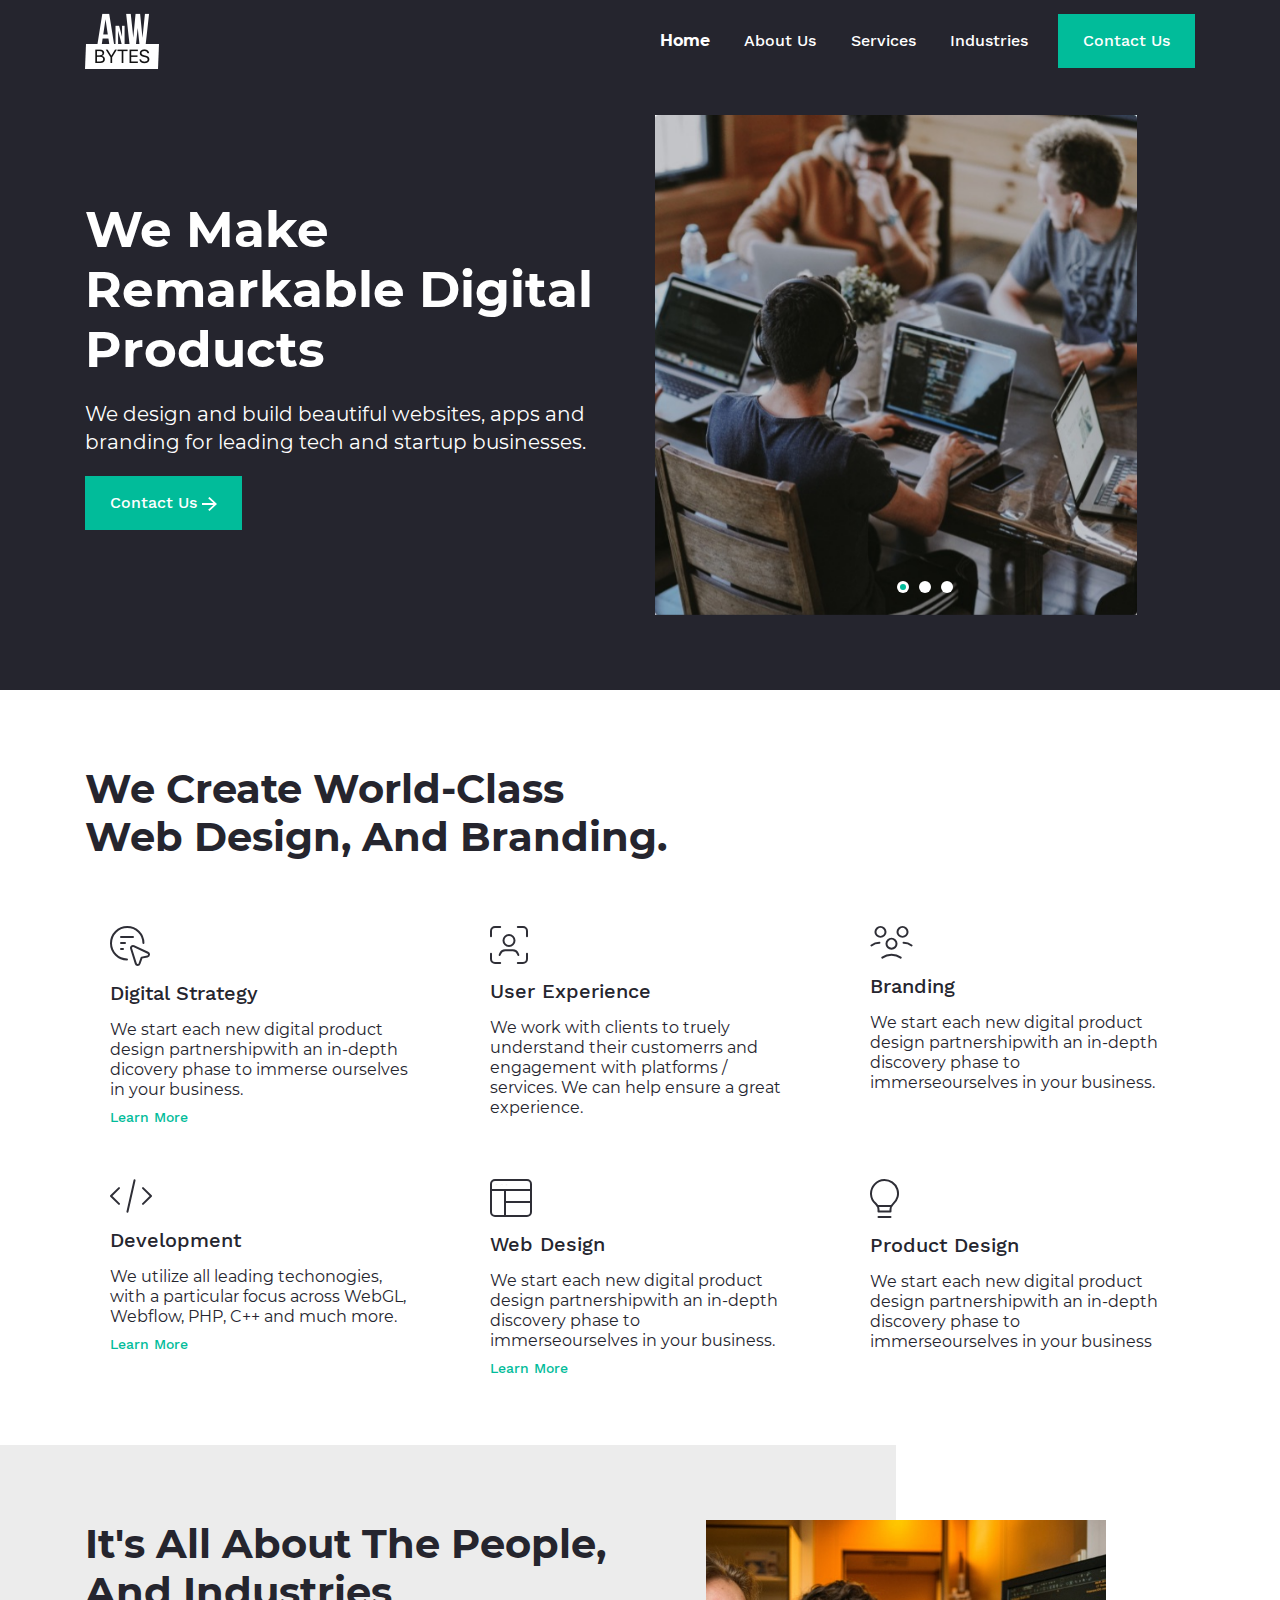
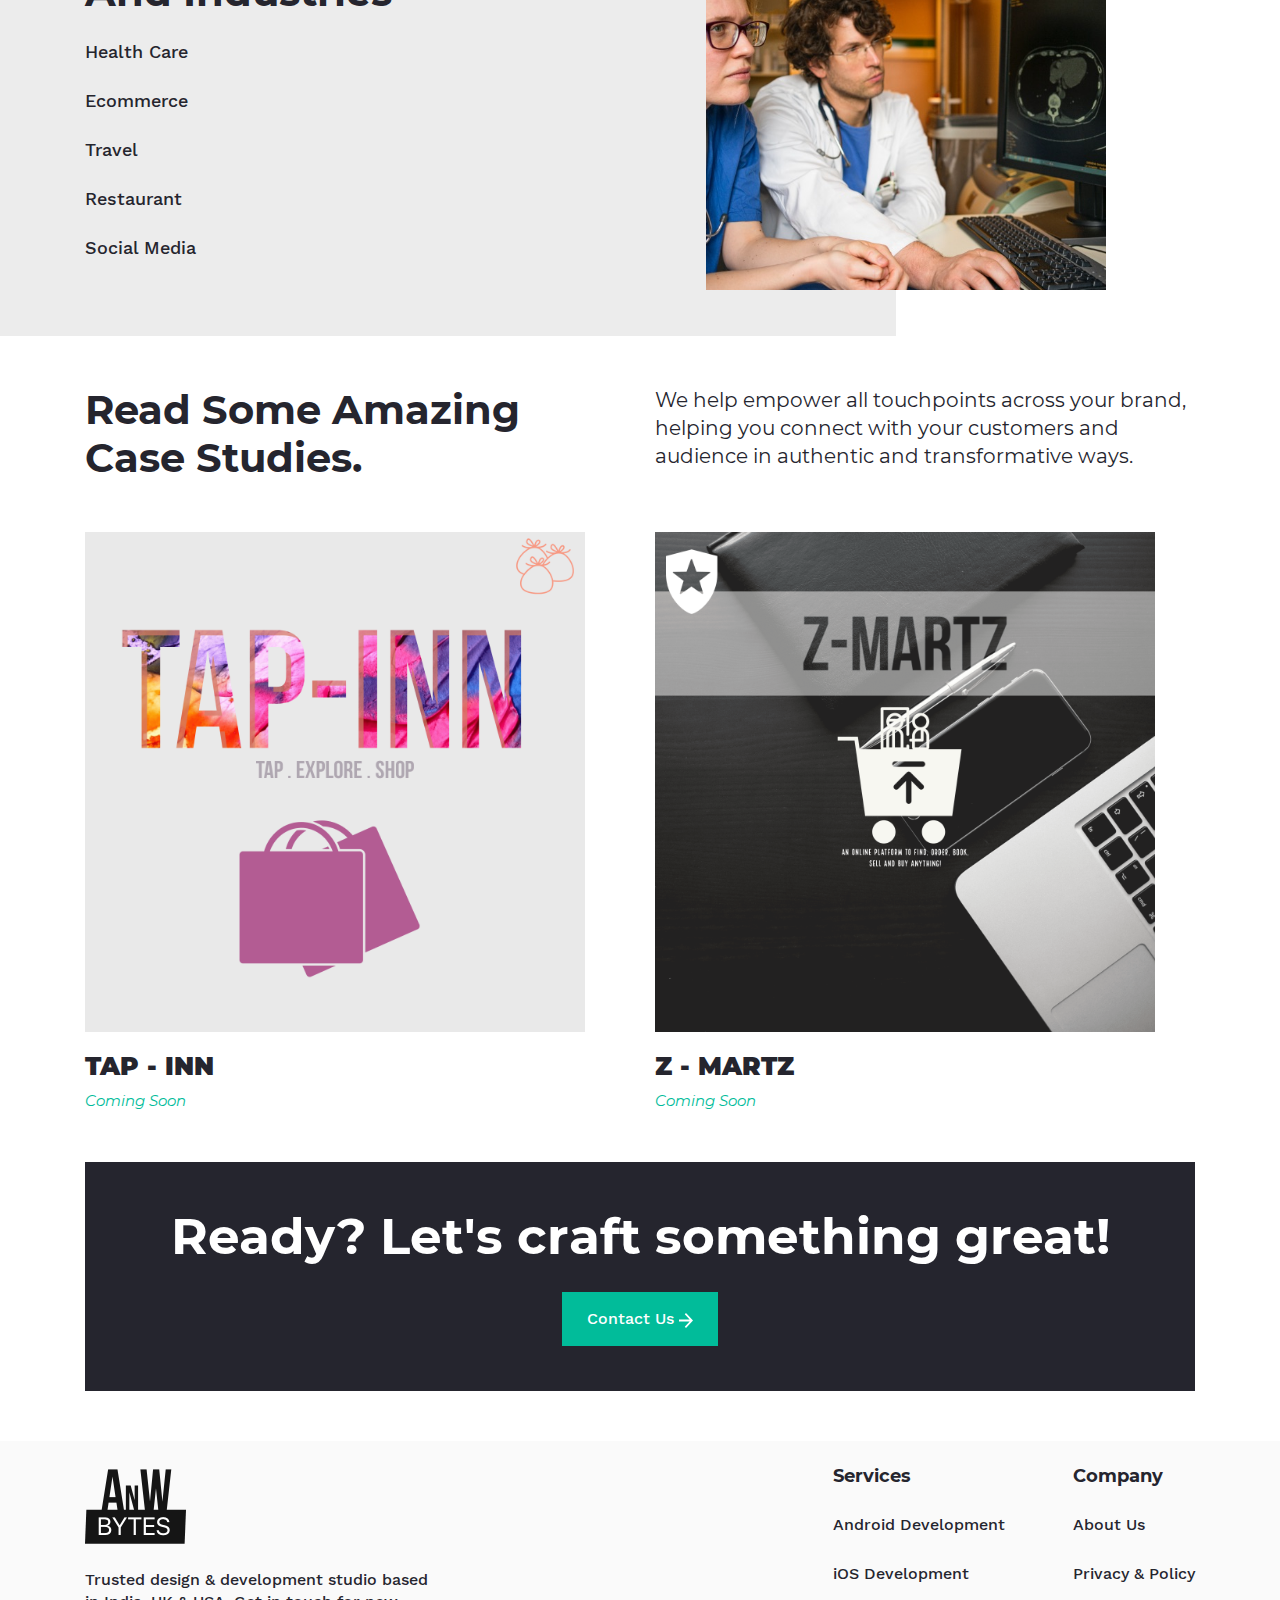
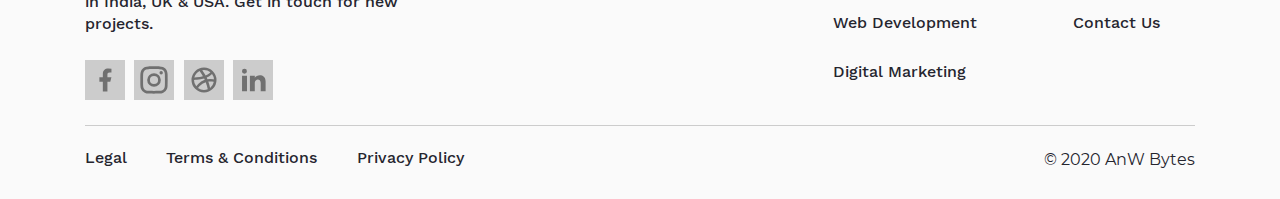
==== index.html @ 35e851bd "any" ====
<!DOCTYPE html>
<html lang="en">

<head>
    <meta charset="utf-8">
    <meta http-equiv="X-UA-Compatible" content="IE=edge">
    <meta name="viewport" content="width=device-width, initial-scale=1">
    <title>AnW Bytes - Mobile & Website Development Company</title>
    <!-- Bootstrap -->
    <link href="imgs/lo.svg" rel="icon" type="icon/image">
    <link href="css/bootstrap.min.css" rel="stylesheet">
    <link rel="stylesheet" href="https://cdnjs.cloudflare.com/ajax/libs/font-awesome/5.11.2/css/all.css">
    <link rel='stylesheet' href='css/owl.carousel.min.css'>
    <link href="css/style.css" rel="stylesheet">
    <link href="css/media.css" rel="stylesheet">
</head>

<body>

    <header class="headerAll boxs">
        <div class="container">
            <div class="headerInner">
                <div class="headerLeft">
                    <a href="#0"><img src="imgs/logo.png" alt="logo" class="img-fluid"></a>
                </div>
                <div class="headerRight">
                    <ul class="menuall">
                        <li><a href="#0" class="active">Home</a></li>
                        <li><a href="#0">About Us</a></li>
                        <li><a href="#0">Services</a></li>
                        <li><a href="#0">Industries</a></li>
                    </ul>
                    <ul class="contactbtn">
                        <li><a href="#0" class="contactt">Contact Us</a></li>
                    </ul>
                </div>
            </div>
        </div>
    </header>

    <section class="hero-section boxs">
        <div class="container">
            <div class="row">
                <div class="col-sm-6">
                    <div class="heroLeft">
                        <h2 class="head">
                            We make remarkable digital products
                        </h2>
                        <p class="head">
                            We design and build beautiful websites, apps and branding for leading tech and startup
                            businesses.
                        </p>
                        <a href="#0" class="contactt">Contact Us <span class="arrow"><img src="imgs/arrow.svg"
                                    alt="arrow"></span></a>
                    </div>
                </div>
                <div class="col-sm-6">
                    <div class="heroRight">
                        <div id="carousel" class="owl-carousel">
                            <div class="item">
                                <div class="heroImg">
                                    <img src="imgs/hero.jpg" alt="hero" class="img-fluid">
                                </div>
                            </div>
                            <div class="item">
                                <div class="heroImg">
                                    <img src="imgs/scroll2.jpg" alt="hero" class="img-fluid">
                                </div>
                            </div>
                            <div class="item">
                                <div class="heroImg">
                                    <img src="imgs/scroll3.jpg" alt="hero" class="img-fluid">
                                </div>
                            </div>
                        </div>
                    </div>
                </div>
            </div>
        </div>
    </section>

    <section class="worldWeb marginTop boxs">
        <div class="container">
            <div class="worldInner">
                <h2 class="head1">We create world-class<br>web design, and branding.</h2>
                <div class="row">
                    <div class="col-sm-4">
                        <div class="createInner boxs">
                            <div class="createImg">
                                <img src="imgs/icon1.svg" alt="icon" class="img-fluid">
                            </div>
                            <div class="creteInner">
                                <h2 class="heading">Digital Strategy</h2>
                                <p class="heading">We start each new digital product design partnershipwith an in-depth
                                    dicovery phase to immerse ourselves in your business.</p>
                                <a href="#0" class="learn">Learn More</a>
                            </div>
                        </div>
                    </div>
                    <div class="col-sm-4">
                        <div class="createInner boxs">
                            <div class="createImg">
                                <img src="imgs/icon2.svg" alt="icon" class="img-fluid">
                            </div>
                            <div class="creteInner">
                                <h2 class="heading">User Experience</h2>
                                <p class="heading">We work with clients to truely understand their customerrs and
                                    engagement with platforms / services. We can help ensure a great experience.</p>

                            </div>
                        </div>
                    </div>
                    <div class="col-sm-4">
                        <div class="createInner boxs">
                            <div class="createImg">
                                <img src="imgs/icon3.svg" alt="icon" class="img-fluid">
                            </div>
                            <div class="creteInner">
                                <h2 class="heading">Branding</h2>
                                <p class="heading">We start each new digital product design partnershipwith an in‑depth
                                    discovery phase to immerseourselves in your business.</p>

                            </div>
                        </div>
                    </div>
                    <div class="col-sm-4">
                        <div class="createInner boxs">
                            <div class="createImg">
                                <img src="imgs/icon4.svg" alt="icon" class="img-fluid">
                            </div>
                            <div class="creteInner">
                                <h2 class="heading">Development</h2>
                                <p class="heading">We utilize all leading techonogies, with a particular focus across
                                    WebGL, Webflow, PHP, C++ and much more.</p>
                                <a href="#0" class="learn">Learn More</a>
                            </div>
                        </div>
                    </div>
                    <div class="col-sm-4">
                        <div class="createInner boxs">
                            <div class="createImg">
                                <img src="imgs/icon5.svg" alt="icon" class="img-fluid">
                            </div>
                            <div class="creteInner">
                                <h2 class="heading">Web Design</h2>
                                <p class="heading">We start each new digital product design partnershipwith an in‑depth
                                    discovery phase to immerseourselves in your business.</p>
                                <a href="#0" class="learn">Learn More</a>
                            </div>
                        </div>
                    </div>
                    <div class="col-sm-4">
                        <div class="createInner boxs">
                            <div class="createImg">
                                <img src="imgs/icon6.svg" alt="icon" class="img-fluid">
                            </div>
                            <div class="creteInner">
                                <h2 class="heading">Product Design</h2>
                                <p class="heading">We start each new digital product design partnershipwith an in‑depth
                                    discovery phase to immerseourselves in your business</p>

                            </div>
                        </div>
                    </div>
                </div>
            </div>
        </div>
    </section>

    <section class="aboutPeople boxs">
        <div class="container">
            <div class="peopleInner">
                <div class="peopleImg">
                    <img src="imgs/scroll1.jpg" alt="scroll" class="img-fluid">
                </div>
                <h2 class="head1">It's all about the people, <br> and Industries</h2>
                <ul>
                    <li>
                        <a href="#0">Health Care</a>
                        <img src="imgs/scroll1.jpg" alt="scroll" class="img-fluid">
                    </li>
                    <li>
                        <a href="#0">Ecommerce</a>
                        <img src="imgs/scroll2.jpg" alt="scroll" class="img-fluid">
                    </li>
                    <li>
                        <a href="#0">Travel</a>
                        <img src="imgs/scroll3.jpg" alt="scroll" class="img-fluid">
                    </li>
                    <li><a href="#0">Restaurant</a>
                        <img src="imgs/scroll4.jpg" alt="scroll" class="img-fluid">
                    </li>
                    <li><a href="#0">Social Media</a>
                        <img src="imgs/scroll5.jpg" alt="scroll" class="img-fluid">
                    </li>

                </ul>
            </div>
        </div>
    </section>
    <section class="headSome boxs">
        <div class="container">
            <div class="row">
                <div class="col-sm-6">
                    <div class="headLeft">
                        <h2 class="head1">Read some amazing case studies.</h2>
                    </div>
                </div>
                <div class="col-sm-6">
                    <div class="headRight">
                        <p class="head">We help empower all touchpoints across your brand, helping you connect with your
                            customers
                            and audience in authentic and transformative ways.</p>
                    </div>
                </div>
            </div>
        </div>
    </section>
    <section class="case boxs">
        <div class="container">
            <div class="row">
                <div class="col-sm-6">
                    <div class="caseLeft">
                        <img src="imgs/case1.png" alt="case" class="img-fluid">
                    </div>
                    <div class="caseContent">
                        <h2 class="head1">TAP - INN</h2>
                        <p>Coming Soon</p>
                    </div>
                </div>
                <div class="col-sm-6">
                    <div class="caseLeft">
                        <img src="imgs/case2.png" alt="case" class="img-fluid">
                    </div>
                    <div class="caseContent">
                        <h2 class="head1">Z - MARTZ</h2>
                        <p>Coming Soon</p>
                    </div>
                </div>
            </div>
        </div>
    </section>
    <section class="ready boxs">
        <div class="container">
            <div class="readyInner">
                <h2 class="head">Ready? Let's craft something great!</h2>
                <a href="#0" class="contactt">Contact Us <span class="arrow"><img src="imgs/arrow.svg"
                            alt="arrow"></span></a>
            </div>
        </div>
    </section>

    <footer class="footerAll boxs">
        <div class="container">
            <div class="row">
                <div class="col-sm-4">
                    <div class="footerLeft">
                        <a href="#0">
                            <img src="imgs/logoblack.html" alt="logo" class="img-fluid">
                        </a>
                        <p class="head">Trusted design & development studio based in India, UK & USA. Get in touch for
                            new projects.</p>
                            <ul>
                                <li><a href="#0"><img src="imgs/facebook.svg" alt="icon" class="img-fluid"></a></li>
                                <li><a href="#0"><img src="imgs/insta.svg" alt="icon" class="img-fluid"></a></li>
                                <li><a href="#0"><img src="imgs/dribble.svg" alt="icon" class="img-fluid"></a></li>
                                <li><a href="#0"><img src="imgs/linkedin.svg" alt="icon" class="img-fluid"></a></li>
                            </ul>
                    </div>
                </div>
                <div class="col-sm-3">
                    </div>
                <div class="col-sm-3">
                    <div class="footerData">
                        <h2 class="foot">Services</h2>
                        <ul>
                            <li><a href="#0">Android Development</a></li>
                            <li><a href="#0">iOS Development</a></li>
                            <li><a href="#0">Web Development</a></li>
                            <li><a href="#0">Digital Marketing</a></li>
                        </ul>
                    </div>
                </div>
                <div class="col-sm-2">
                    <div class="footerData">
                        <h2 class="foot">Company</h2>
                        <ul>
                            <li><a href="#0">About Us</a></li>
                            <li><a href="#0">Privacy & Policy</a></li>
                            <li><a href="#0">Contact Us</a></li>
                        </ul>
                    </div>
                </div>
            </div>
            <div class="copyRight">
                <div class="copyLeft">
                    <ul>
                        <li><a href="#0">Legal</a></li>
                        <li><a href="#0">Terms & Conditions</a></li>
                        <li><a href="#0">Privacy Policy</a></li>
                    </ul>
                </div>
                <div class="copyRighttt">
                    <p class="head">© 2020 AnW Bytes</p>
                </div>
            </div>
        </div>
    </footer>
    <script src="js/jquery.js"></script>
    <script src="js/bootstrap.min.js"></script>
    <script src="js/owl.carousel.min.js"></script>
    <script src="js/custom.js"></script>
</body>

</html>
---- css/style.css ----
@font-face {
	font-family: 'MontserratBold';
	src: url(../fonts/MontserratBold.ttf);
}
@font-face {
	font-family: 'WorkSansMedium';
	src: url(../fonts/WorkSansMedium.ttf);
}
@font-face {
	font-family: 'MontserratRegular';
	src: url(../fonts/MontserratRegular.ttf);
}
@font-face {
	font-family: 'MontserratLight';
	src: url(../fonts/MontserratLight.ttf);
}
@font-face {
	font-family: 'MontserratBlack';
	src: url(../fonts/MontserratBlack.ttf);
}
@font-face {
	font-family: 'MontserratItalic';
	src: url(../fonts/MontserratItalic.ttf);
}



/* Variables for color and font family Start */

:root {
	/* Colors */
	--colorWhite: #fff;
	--colorBlack:#25252e;
	--colorGreen:#01bc9a;
	--colorGrey:#fafafa;

/* font family varible */
--bold:'MontserratBold';
--regular:'MontserratRegular';
--wmedium:'WorkSansMedium';
--light:'MontserratLight';
--black:'MontserratBlack';
--italic: 'MontserratItalic';
}

/* Variables for color and font family End */

h1,
h2,
h3,
h4,
h5,
h6,
p,
ul {
	padding: 0px;
	margin: 0px;
	list-style: none;
}

* {
	margin: 0;
	padding: 0;
}

.nopadding {
	padding: 0 !important;
}

button,
a {
	transition: all 0.35s ease 0s;
}

button:focus {
	outline: none;
}

label {
	margin: 0;
}

a {
	outline: none !important;
	text-decoration: none;
}

a:hover,
a:focus {
	text-decoration: none;
	color: var(--colorWhite);
}

.boxs {
	float: left;
	width: 100%;
	display: block;
}
/* header code :start */
.headerInner{
	display: flex;
	justify-content: space-between;
	align-items: center;
}
.headerAll{
	position: fixed;
	top: 0;
	left: 0;
	background: var(--colorBlack);
	padding: 12px 0px;
	z-index: 99;
}
.headerRight ul.menuall li{
	display: inline-block;
	margin-right: 30px;
}

.headerRight ul.menuall li a{
	font-size: 16px;
	color: var(--colorWhite);
	font-family: var(--wmedium);
	position: relative;
}
.headerRight ul.menuall li a::before{
	position: absolute;
	content: '';
	width: 0;
	height: 2px;
	background: var(--colorWhite);
	left: 0;
	bottom: -5px;
}
.headerRight ul.menuall li a:hover::before{
	width: 100%;
	transition: 00.35s ease-out;
}
.headerRight ul li a.active{
	font-family: var(--bold);
}
.contactt{
	font-size: 16px;
	color: var(--colorWhite);
	font-family: var(--wmedium);
	background: var(--colorGreen);
	padding: 15px 25px;
	display: inline-block;
	position: relative;
}
.contactt::before{
    position: absolute;
    content: '';
    top: 0;
    left: 0;
    width: 0;
    height: 100%;
    background: #fff3;
    z-index: 1;
}
.contactt:hover::before{
    width: 100%;
	transition: 0.35s ease-in-out;

}
.headerRight{
	display: flex;
	justify-content: center;
	align-items: center;
}
.fixedHeader{
	box-shadow: 0 2px 4px 0 rgb(0 0 0 / 16%);
}
/* header code :end */

/* heading and para code :start */
h2.head{
    color: var(--colorWhite);
    font-size: 50px;
    line-height: 60px;
    font-family: var(--bold);
}
h2.head1{
    color: var(--colorBlack);
    font-size: 40px;
    line-height: 48px;
	font-family: var(--bold);
	text-transform: capitalize;
}

p.head{
	color: var(--colorWhite);
	font-size: 20px;
	line-height: 28px;
	font-family: var(--regular);
}
h2.heading{
	font-size: 20px;
	color: var(--colorBlack);
	font-family: var(--wmedium);
	line-height: 24px;
}
p.heading{
	font-size: 16px;
	color: var(--colorBlack);
	font-family: var(--regular);
	line-height: 20px;	
}
.marginTop{
margin-top: 75px;
}
a.learn{
	color: var(--colorGreen);
	font-size: 14px;
	font-family: var(--wmedium);
	position: relative;
}
a.learn::before{
	position: absolute;
	content: '';
	bottom: -4px;
	height: 2px;
	background-color: var(--colorGreen);
	width: 0;
}
a.learn:hover::before{
	width: 100%;
	transition: 0.35s ease-out;
}
.heroRight .owl-carousel .owl-item{
	height: 500px;
}
.heroRight .owl-carousel .owl-dots{
    display: block !important;
    text-align: center;
    position: absolute;
    bottom: 15px;
    width: 100%;
}
#carousel .owl-dots button{
	width: 12px;
	height: 12px;
	background: var(--colorWhite);
	border-radius: 100%;
	margin-right: 10px;
	position: relative;
}
#carousel .owl-dots button.owl-dot.active::before{
	position: absolute;
	content: '';
	height: 6px;
	width: 6px;
	top: 3px;
	left: 3px;
	border-radius: 100%;
	background: var(--colorGreen);
}
#carousel .owl-dots button:last-child{
	margin-right: 0;
}
/* heading and para code :end */
/* hero-section code :start */
.hero-section .row{
	align-items: center;
}
.hero-section{
	background: var(--colorBlack);
	padding: 115px 0px 75px;
}
.heroLeft h2{
	text-transform: capitalize;
}
.heroLeft p{
	margin: 20px 0px;
}
.heroRight{
	position: relative;
}
.heroImg{
    position: absolute;
    height: 500px;
    /* top: 75px; */
}
.heroImg img{
	width: 100%;
	height: 100%;
	object-fit: cover;
}
.creteInner h2{
	margin: 15px 0px;
}
.creteInner p{
	margin: 5px 0px;
}
.createInner {
	padding: 25px;
}
.createInner:hover{
	-webkit-box-shadow: 0px 3px 60px #00000029;
    box-shadow: 0px 3px 60px #00000029;
    -webkit-transition: all 0.35s ease 0s;
    transition: all 0.35s ease 0s;
}
.worldInner .row{
	padding: 40px 0px;
}
/* hero-section code :end */

/* aboutPeople code :start */
.aboutPeople{
background: var(--colorGrey);
padding: 75px 0px;
background: linear-gradient(90deg, #ececec 70%, #ffffff 30%);
}
.peopleInner ul li{
	margin-top: 25px;
	display: block;
}
.peopleInner ul li a{
font-size: 18px;
color: var(--colorBlack);
font-family: var(--wmedium);
line-height: 22px;
position: relative;
}
.peopleInner ul li a:hover{
	color: var(--colorGreen);
}
.peopleInner ul li a::before{
	position: absolute;
	content: '';
	left: 0;
	bottom: -4px;
	width:0;
	height: 2px;
	background: var(--colorGreen);
}
.peopleInner ul li a:hover::before{
	transition: 0.35s ease-out;
	width: 100%;
}
.peopleInner ul li img{
	display: none;
}
.peopleInner{
	position: relative;
}
.peopleImg{
    position: absolute;
    height: 370px;
    width: 400px;
    right: 8%;
}
.peopleImg img{
	width: 100%;
	height: 100%;
	object-fit: cover;
}
/* aboutPeople code :end */

/* headSome code :start */
.headSome{
	padding: 50px 0px;
}
.headRight p{
	color: var(--colorBlack);
}
.caseContent h2{
	font-size: 25px;
	font-family: var(--black);
	padding-top: 10px;
}
.caseContent p{
	font-size: 15px;
	font-family: var(--italic);
	color: var(--colorGreen);
}
.caseLeft{
	width: 500px;
	height: 500px;
}
.caseLeft img{
	width: 100%;
	height: 100%;
	object-fit: cover;
}
/* headsome code :end */

/* ready code :start */
.ready{
	padding: 50px 0px;
}
.readyInner{
	padding: 45px 0px;
	background: var(--colorBlack);
}
.readyInner{
	text-align: center;
}
.readyInner a{
	margin-top: 25px;
}
/* ready code :end */

/* footer code :start */
.footerAll{
	padding: 25px 0px;
	background: var(--colorGrey);
}
.footerLeft p{
    font-size: 16px;
    line-height: 22px;
	color: var(--colorBlack);
	font-family: var(--wmedium);
	padding: 25px 0px;
}
.footerLeft ul li a img{
	width: 40px;
	height: 40px;
}
.footerLeft ul li{
	margin-right: 5px;
	display: inline-block;
}
.footerLeft ul li:last-child{
	margin-right:0px;
}
.footerLeft ul li a{
	background: #ccc;
	display: block;
}
.footerLeft ul li a:hover{
	transform: scale(1.2);
	transition: 0.35s ease-out;
}
h2.foot{
	font-size: 18px;
	color: var(--colorBlack);
	font-family: var(--bold);
}
.footerData ul li{
	display: block;
	margin-top: 25px;
}
.footerData ul li a,.copyLeft ul li a{
	font-size: 16px;
	color: var(--colorBlack);
	font-family: var(--wmedium);
	position: relative;
}
.footerData ul li a::before,.copyLeft ul li a::before{
	position: absolute;
	content: '';
	left: 0;
	bottom: -4px;
	background: var(--colorGreen);
	height: 2px;
	width: 0px;
}
.footerData ul li a:hover::before,.copyLeft ul li a:hover::before{
	width: 100%;
	transition: 0.35s ease-out;
}
.footerData ul li a:hover,.copyLeft ul li a:hover{
	color: var(--colorGreen);
}
.footerData{
	float: right;
}
.copyLeft ul li {
	display: inline-block;
	margin-right: 35px;
}
.copyLeft ul li:last-child{
	margin-right: 0;
}
.copyRight{
	display: flex;
	justify-content: space-between;
	padding-top: 20px;
    border-top: 1px solid #ccc;
    margin-top: 25px;
}
.copyRighttt p{
	font-size: 16px;
	color: var(--colorBlack);
}
/* footer code :end */
---- css/media.css ----
@media(max-width:1199px){
.headerLogo{
	width: 30%;
}
.headercontent ul li{
	margin-right: 15px;
}
.bgscroll{
	left: -45px;
}
.owl-slider .owl-nav{
	right: 25px;
}
h2.mainHead {
    font-size: 75px;
    line-height: 95px;
}
.memberimg{
	width: 125px;
	height: 125px;
}
h2.head {
    font-size: 25px;
    line-height: 32px;
}
.sectionbg{
	height: 100%;
}
	}
	@media(max-width:992px){
		.container{
			max-width: 100% !important;
			padding: 0px 40px;
		}
		.hamburger{
			display: block;
			position: absolute;
			right: 40px;
			top: 0;
			/* top: 36px; */
			display: flex;
			height: 86px;
			align-items: center;
		}
		.navIcon {
			position: absolute;
			height: 3px;
			width: 30px;
			right: 0px;
			top: 50%;
			background: var(--colorWhite);
			transition-duration: 0.075s;
			transition-timing-function: cubic-bezier(0.55, 0.055, 0.675, 0.19);
		}
		.navIcon::before {
			position: absolute;
			content: '';
			top: -8px;
			left: 0;
			height: 3px;
			width: 30px;
			background: var(--colorWhite);
			transition: all 0.3s ease;
		}
		.navIcon::after {
			position: absolute;
			content: '';
			top: 8px;
			left: 0;
			height: 3px;
			width: 30px;
			background: var(--colorWhite);
			opacity: 1;
			transition: top 0.075s ease, opacity 0.075s 0.12s ease;
		}
		.hamburger.active .navIcon {
			transform: rotate(45deg);
			transition-delay: 0.12s;
			transition-timing-function: cubic-bezier(0.215, 0.61, 0.355, 1);
		}
		.hamburger.active .navIcon:before {
			top: 0;
			opacity: 0;
			transition: top 0.075s ease, opacity 0.075s 0.12s ease;
		}
		.hamburger.active .navIcon::after {
			top: 0px;
			transform: rotate(-90deg);
			transition: bottom 0.075s ease, transform 0.075s 0.12s cubic-bezier(0.215, 0.61, 0.355, 1);
		}
	
		.headercontent{
		    position: fixed;
    left: -250px;
    top: 0;
    width: 250px;
    background: var(--colorBlack);
    height: 100%;
    z-index: -1;
    padding: 15px;
    padding-top: 85px;
		}
		.headercontent ul li{
			display: block;
			margin: 0;
			margin-bottom: 20px;
		}
		.headercontent ul li:last-child{
			margin-bottom: 0;
		}
		.header{
			background: var(--colorBlack);
		}
		.bgscroll {
			left: -48px;
		}
		h2.mainHead {
			font-size: 65px;
			line-height: 75px;
		}
		h3.head {
	
			font-size: 22px;
			margin: 20px 0px;
		}
		p.main {
		
			font-size: 20px;
			line-height: 28px;

		}
		.magic p {
			font-size: 30px;
			line-height: 38px;
		}
		h2.head.newHead {
			font-size: 36px;
			line-height: 46px;
		}
		.phall .nav-tabs .nav-link {
			font-size: 16px;
			line-height: 26px;
		}
		.phall .nav-tabs .nav-item {
			margin: 0;
			margin-right: 42px;
		}
		.copyRightside p{
			font-size: 14px;
		}
		.copyLeft ul li a{
			font-size: 14px;
		}
	}
	@media(max-width:768px){
		.magic p {
			font-size: 22px;
			line-height: 32px;
		}
		.phall .nav-tabs .nav-link {
			font-size: 14px;
			line-height: 20px;
		}
		.phall .nav-tabs .nav-item{
			margin-right: 15px;
		}
		.phContent p{
			font-size: 18px;
		}
		.footerLeft h3{
			font-size: 25px;
		}
	}
	@media(max-width:768px){
	h2.mainHead {
		font-size: 50px;
		line-height: 60px;
	}
	h3.head {
		font-size: 20px;
		margin: 20px 0px 0px;
	}
	p.main {
		font-size: 16px;
		line-height: 25px;
	}
	h2.head {
		font-size: 20px;
		line-height: 24px;
	}
	.heathInner .col-sm-3{
		width: 50%;
	}
	.heathInner .col-sm-3:nth-child(3),.heathInner .col-sm-3:nth-child(4){
		padding-top: 25px;
	}
	.healthbgin,.bgColor,.heathUp{
		height: 635px;
	}
	.headerLogo {
		width: 50%;
	}
	.magic p {
		font-size: 20px;
		line-height: 32px;
	}
	.owl-slider .owl-nav button.owl-prev, .owl-slider .owl-nav button.owl-next {
		width: 35px;
		height: 35px;
		border: 1px solid #fff;
	}
	.owl-slider .owl-nav button.owl-prev{
		right: 45px;
	}
	.bgRight{
		opacity: 0;
	}
	.owl-slider .owl-dots{
		right: 20%;
	}
	h2.head.newHead {
		font-size: 32px;
		line-height: 42px;
	}
	.phall .nav-tabs{
		display: inline-block;
		overflow: auto;
		white-space: nowrap;
		overflow-y: hidden;
		width: 100%;
	}
	.phall .nav-tabs .nav-item{
		display: inline-block;
	}
	.phInner .col-sm-3 {
		padding-top: 15px;
	}
	.earthLeft h2 br{
		display: none;
	}
	.footerLeft h3 {
		margin-bottom: 15px;
	}
	.copyLeft ul li{
		display: block;
		margin-right: 0;
		margin-bottom: 15px;
	}
	.copyLeft{
		width: 50%;
	}
	.copyLeft ul{
		float: right;
	}
}
@media(max-width:500px){
	.healthbg:first-child .healthbgin,.healthbg:first-child .healthbgin .bgColor,.healthbg:first-child .healthbgin .heathUp {
		height: 550px;
	}
	.healthbg.boxs.scrolltop1 .healthbgin,.healthbg.boxs.scrolltop1 .bgColor,.healthbg.boxs.scrolltop1 .heathUp  {
		height: 100vh;
	}
	.healthbg.boxs.scrolltop2 .healthbgin,.healthbg.boxs.scrolltop2 .bgColor,.healthbg.boxs.scrolltop2 .heathUp  {
		height: 750px;
	}
	.magic p {
		font-size: 19px;
		line-height: 32px;
	}
	.chance.owl-slider.scroll7.boxs.scrolltop4 p br{
display: none;
	}
	.owl-slider .owl-dots{
		left: 25px;
		right: auto;
	}
	h2.head.newHead {
		font-size: 25px;
		line-height: 35px;
	}
	h2.mainHead {
		font-size: 36px;
		line-height: 55px;
	}
	.phContent p {
		font-size: 16px;
	}
	.bgSliderIn h2 br{
		display: none;
	}
	.sectionbg {
		height: 160vh;
		width: 100%;
	}
	.members ul li{
		width: 49%;
		float: left;
		margin: 0;
		margin-bottom: 10px;
	}
	.members ul li:nth-child(even){
		width: 49%;
		float: right;
	}
	.memberimg {
		width: 125px;
		height: 125px;
		margin: 0 auto;
	}
	.journeyBox{
		display: block;
	}
	.firstBox{
		width: 100%;
		padding: 10px 0px;
	}
	.journeyBox{
		padding: 25px;
	}
	.firstBox:nth-child(even){
		border: none;
	}
	.journayAll{
		height: 195vh;
	}
	.topJour {
		padding-top: 80px !important;
	}
	.trnasInn .col-sm-3{
		width: 50%;
	}
	.transfBg img,.transfBg,.transform.scroll3.boxs,.transform.scroll3.boxs .bgColor,.transscroll{
		height: 178vh;
	}
	.transfimg{
		padding-top: 35px;
	}
	.jourContent p {

		padding: 15px 0px 40px;
	}
	.boxs.flow.scroll4,.boxs.flow.scroll4 .transfBg.boxs,.boxs.flow.scroll4 .bgColor,.knowScroll{
		height: 145vh;
	}
	.flowImg::before{
		height: 0;
	}
	.flowImg {
		height: 42px;
		width: 52px;
margin-right: 15px;
	}
	.main.main33 {
		font-size: 18px;
		line-height: 32px;
	}
	.boxs.flow.scroll5,.boxs.flow.scroll5 .transfBg ,.boxs.flow.scroll5 .transfBg img,.boxs.flow.scroll5 .bgColor{
		height: 110vh;
	}
	.storiesSlider .owl-nav{
		position: absolute;
		right: 0;
		bottom: -30px;
	}
	.storiesSlider .owl-nav button.owl-prev,.storiesSlider .owl-nav button.owl-next{
		width: 40px;
		height: 40px;
	}
	.formCss form{
		width: 90%;
	}
	.chance.owl-slider.scroll7.boxs .owl-carousel .owl-stage-outer,.chance.owl-slider.scroll7.boxs .bgImg ,.chance.owl-slider.scroll7.boxs .bgColor,.chance.owl-slider.scroll7.boxs .bgTopp{
		height: 85vh;
	}
	.togglebtn input.switch{
		width: 55px !important;
		height: 25px;
	}
	.togglebtn input.switch:before{
		width: 15px;
		height: 15px;
	}
	.testimg {
		width: 100%;
		height: 200px;
		position: relative;
	}
	.togglebtn{
		bottom: 25px;
	}
	.videoAll{
		height: auto;
	}
	.closed{
		right: 15px;
		z-index: 99;
	}
	.testmono .owl-carousel .owl-nav{
		display: none;
	}
	.healthbg.boxs.scrolltop1.scrolltop160 .healthbgin, .healthbg.boxs.scrolltop1.scrolltop160 .bgColor, .healthbg.boxs.scrolltop1.scrolltop160 .heathUp {
		height: 155vh;
	}
	.contactleft h2{
		padding-top: 0;
	}
	.contactleft ul li a{
		font-size: 20px;
	}
	.contactRight{
		padding-top: 25px;
	}
	button.btns{
		font-size: 18px;
	}
}

@media(max-width:400px){
	.magic p {
		font-size: 17px;
		line-height: 32px;
	}
	.healthbg.boxs.scrolltop3 .healthbgin,.healthbg.boxs.scrolltop3 .bgColor,.healthbg.boxs.scrolltop3 .heathUp  {
		height: 775px;
	}
	.healthbg.boxs.scrolltop5 .healthbgin,.healthbg.boxs.scrolltop5 .bgColor,.healthbg.boxs.scrolltop5 .heathUp  {
		height: 775px;
	}
	.tab-content>.tab-pane{
		padding: 0;
	}
	.phContent p::before{
		content: '';
	}
	p.main {
		font-size: 12px;
		line-height: 22px;
	}
	.item .healthbgin,.item .bgColor,.item .heathUp{
		height: 100vh;
	}
	.sectionbg{
		height: 175vh;
	}
	.jourContent{
		padding-top: 0;
	}
	.flowFirst {
		display: flex;
		padding-bottom: 25px;
	}
	.flowContent h2{
		font-size: 18px;
	}
	.flowContent p {
		font-size: 14px;
		color: var(--colorWhite);
		font-family: var(--light);
		padding-top: 8px;
	}
	.main.main33 {
		font-size: 15px;
		line-height: 25px;
	}
	.contactleft ul li{
		padding-top: 15px;
	}
	.contactleft ul li a,.form-control {
		font-size: 18px;
	}
}
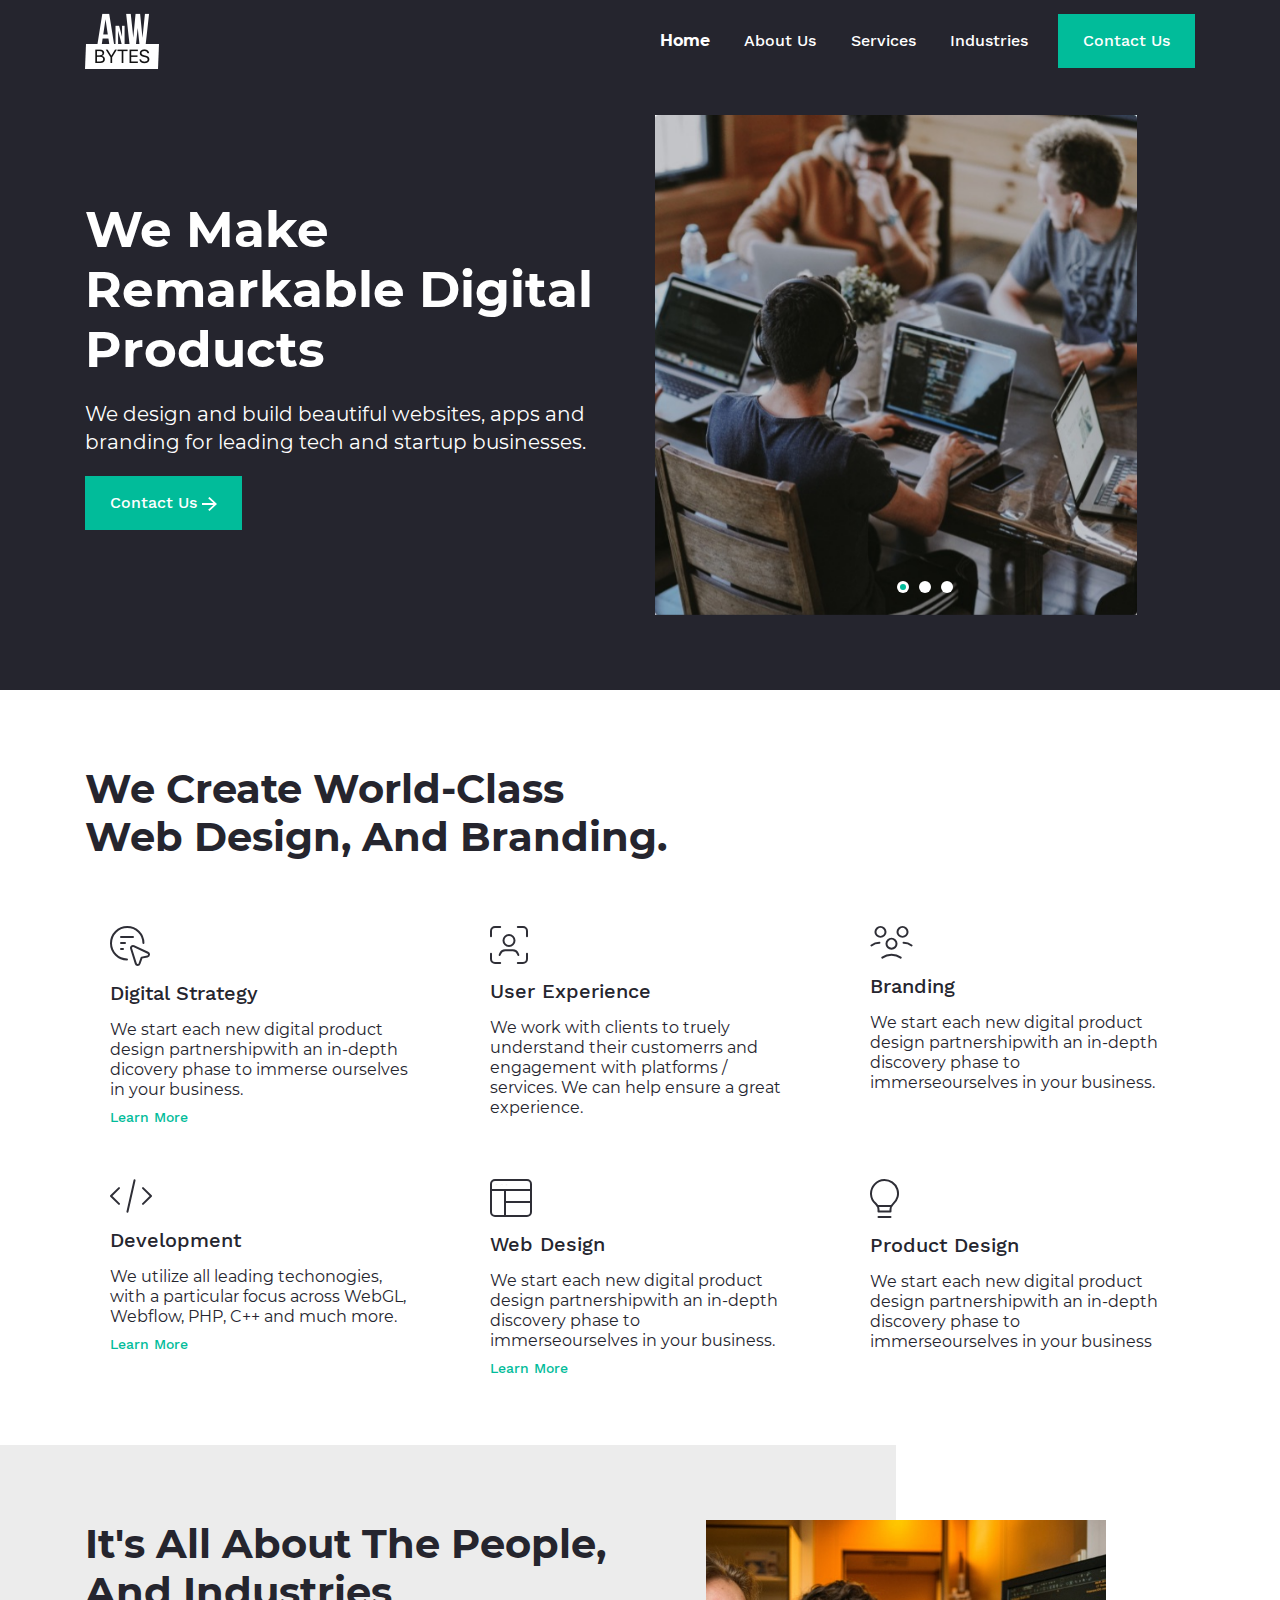
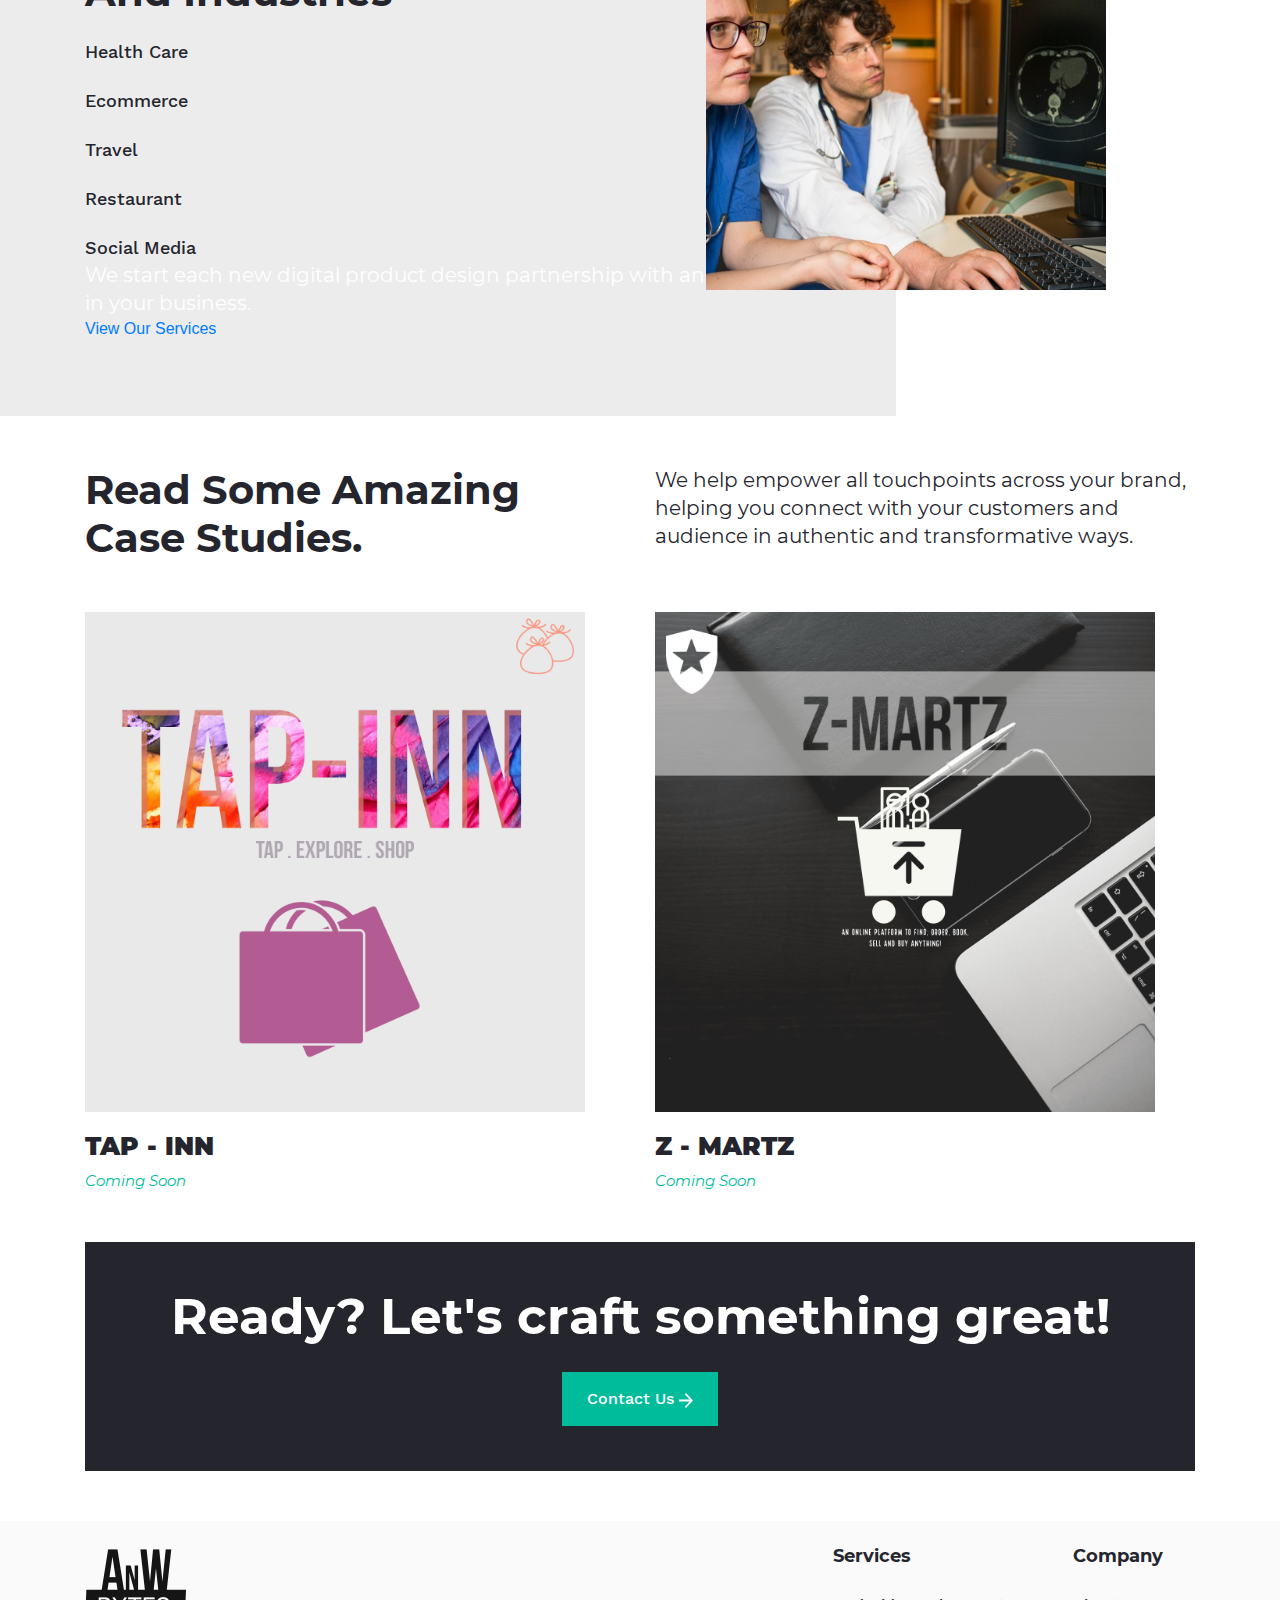
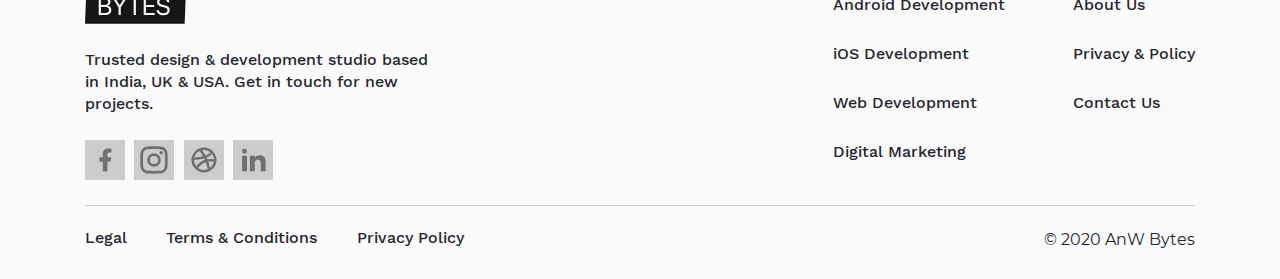
==== commit ba9a0cf2: "Update index.html" ====
--- a/index.html
+++ b/index.html
@@ -195,6 +195,11 @@
                     </li>
 
                 </ul>
+                <div class="ulPara">
+                <p class="head">We start each new digital product design partnership with an in‑depth discovery phase to
+                    immerse ourselves in your business.</p>
+                    <a href="#0">View Our Services</a>
+                </div>
             </div>
         </div>
     </section>
@@ -260,16 +265,16 @@
                         </a>
                         <p class="head">Trusted design & development studio based in India, UK & USA. Get in touch for
                             new projects.</p>
-                            <ul>
-                                <li><a href="#0"><img src="imgs/facebook.svg" alt="icon" class="img-fluid"></a></li>
-                                <li><a href="#0"><img src="imgs/insta.svg" alt="icon" class="img-fluid"></a></li>
-                                <li><a href="#0"><img src="imgs/dribble.svg" alt="icon" class="img-fluid"></a></li>
-                                <li><a href="#0"><img src="imgs/linkedin.svg" alt="icon" class="img-fluid"></a></li>
-                            </ul>
+                        <ul>
+                            <li><a href="#0"><img src="imgs/facebook.svg" alt="icon" class="img-fluid"></a></li>
+                            <li><a href="#0"><img src="imgs/insta.svg" alt="icon" class="img-fluid"></a></li>
+                            <li><a href="#0"><img src="imgs/dribble.svg" alt="icon" class="img-fluid"></a></li>
+                            <li><a href="#0"><img src="imgs/linkedin.svg" alt="icon" class="img-fluid"></a></li>
+                        </ul>
                     </div>
                 </div>
                 <div class="col-sm-3">
-                    </div>
+                </div>
                 <div class="col-sm-3">
                     <div class="footerData">
                         <h2 class="foot">Services</h2>
@@ -312,4 +317,4 @@
     <script src="js/custom.js"></script>
 </body>
 
-</html>+</html>
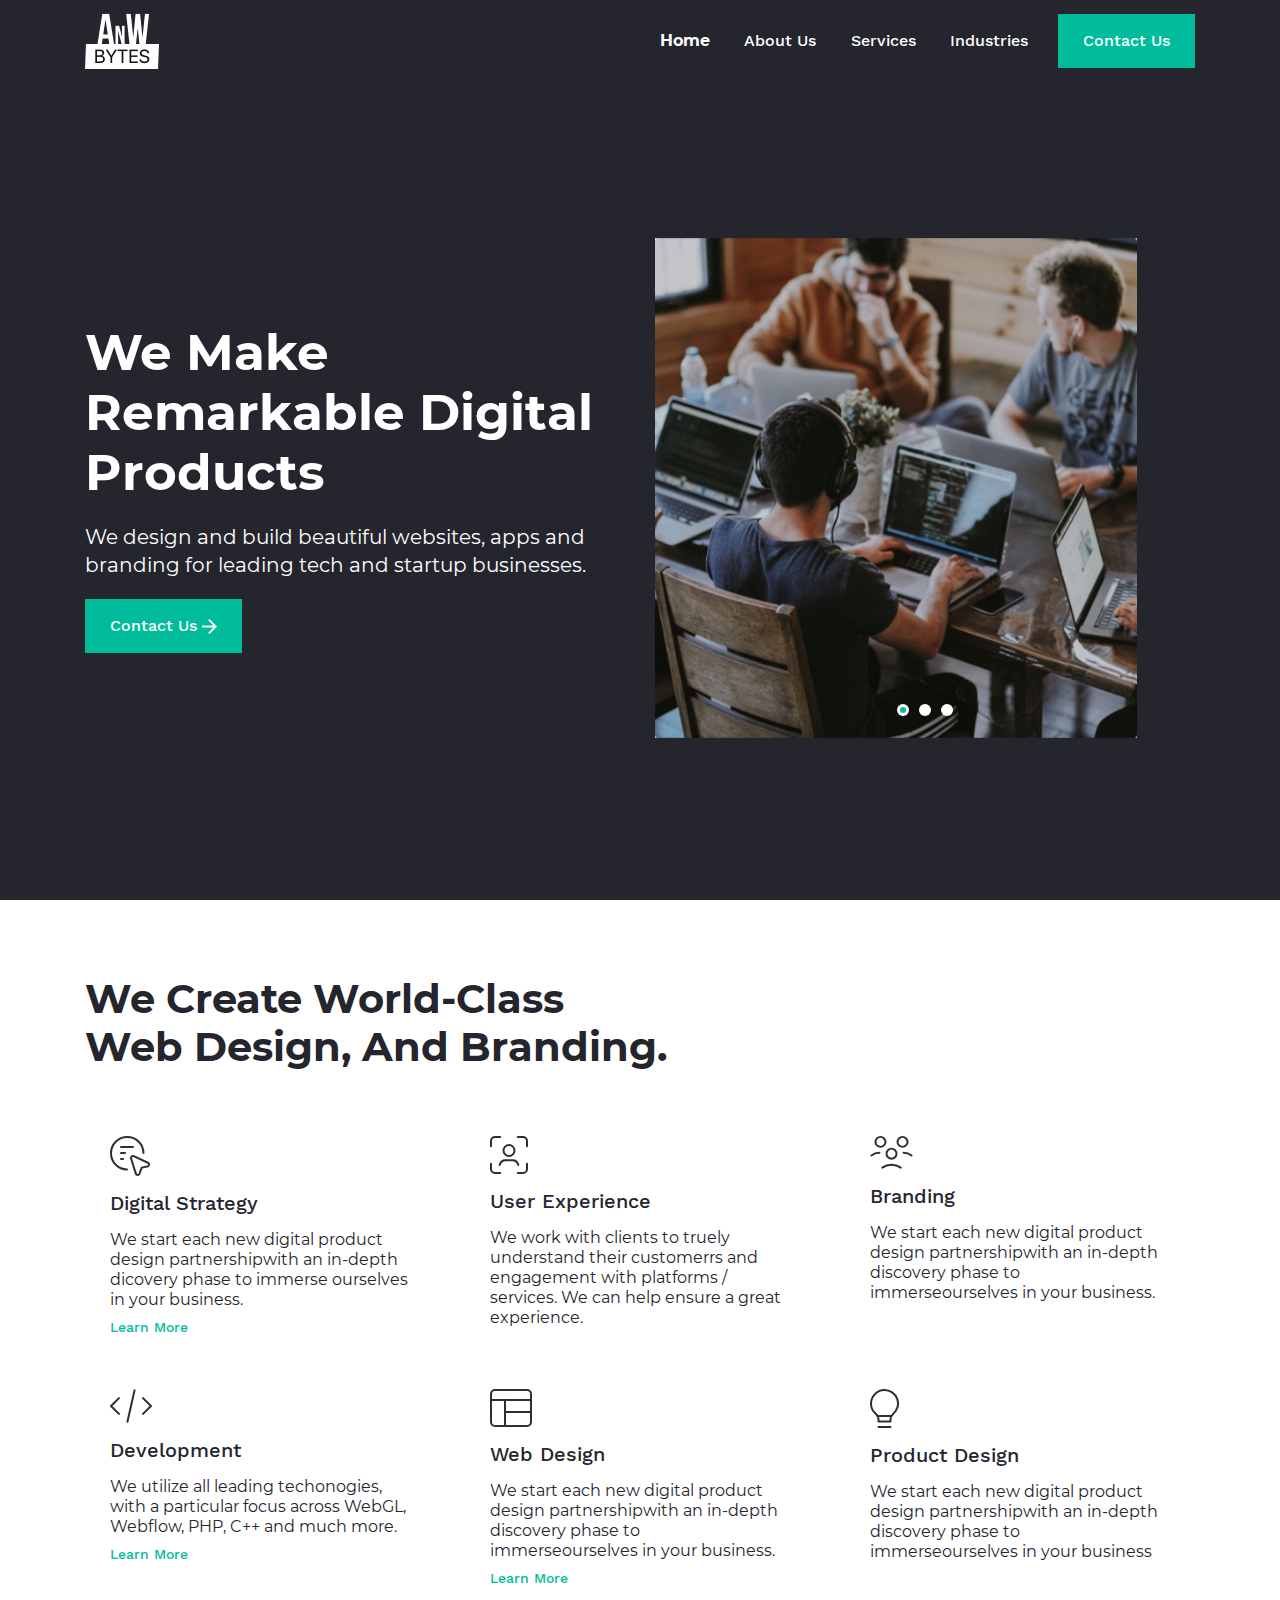
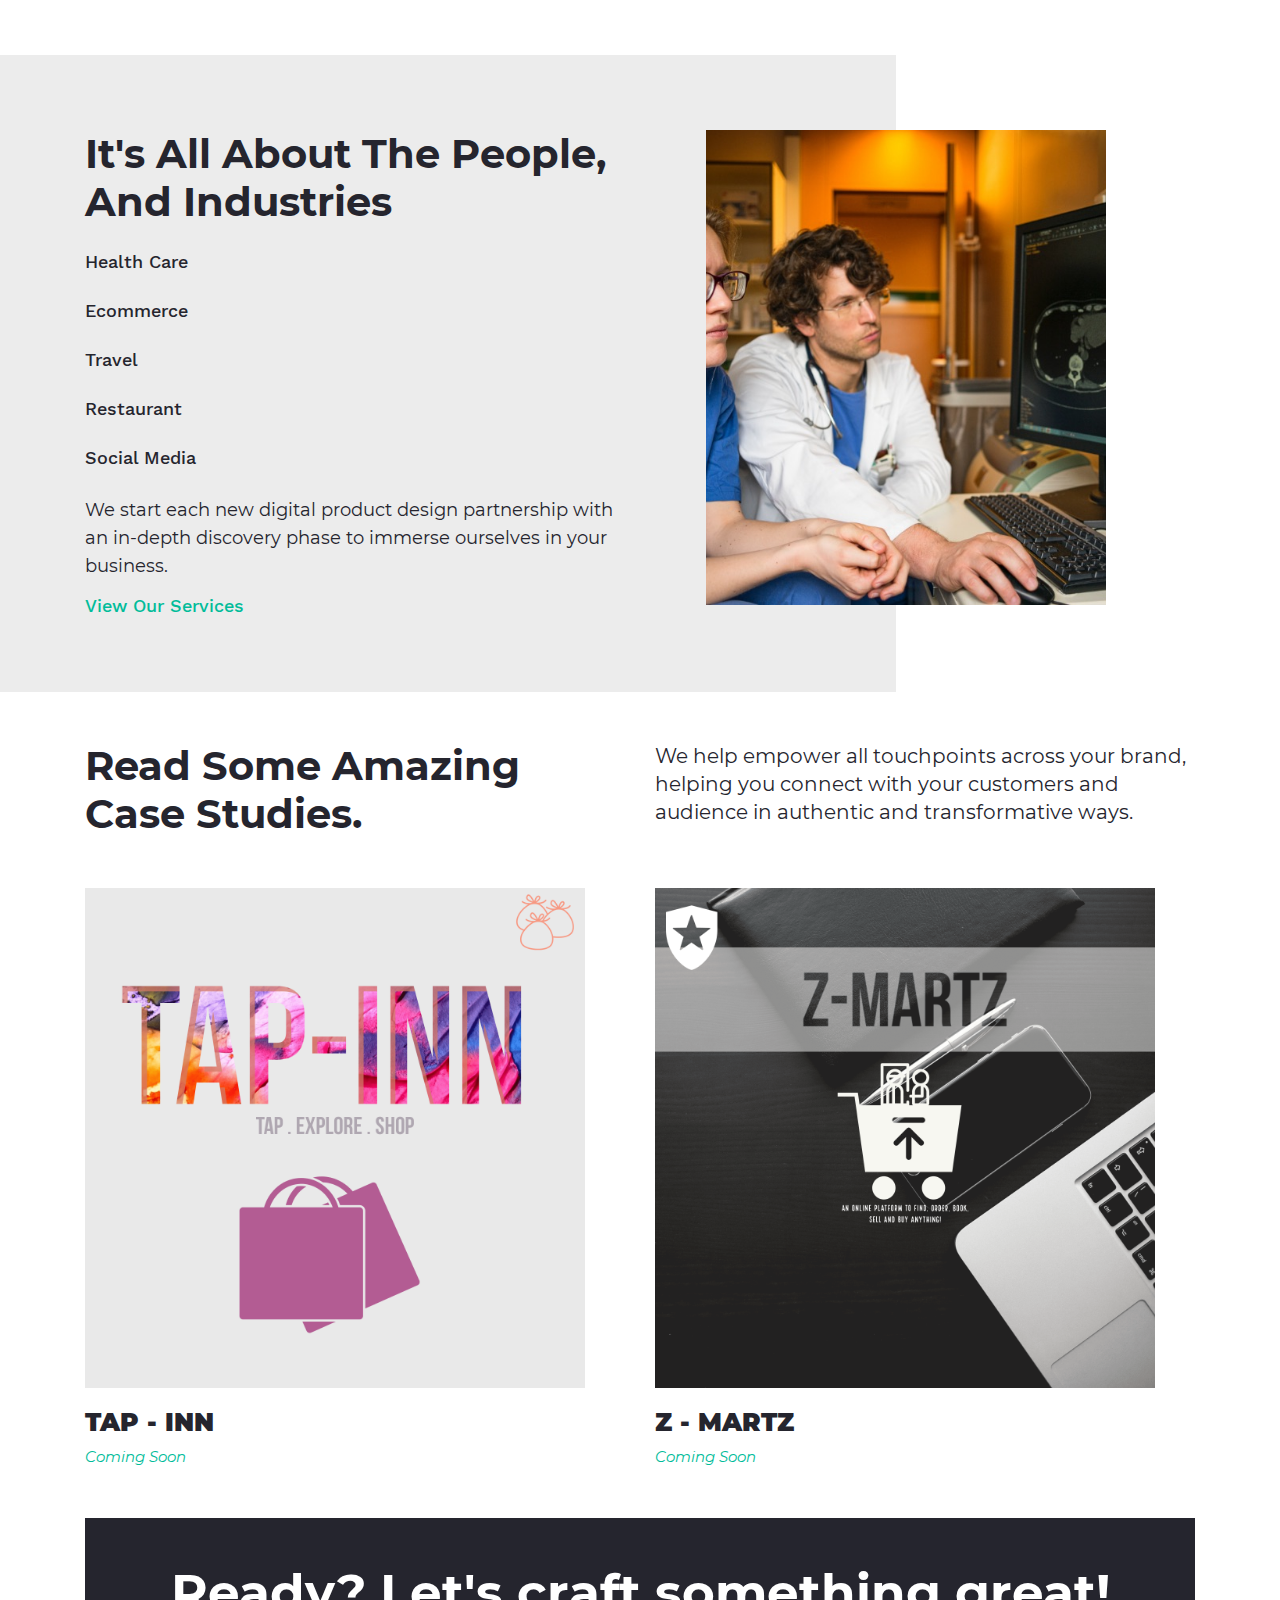
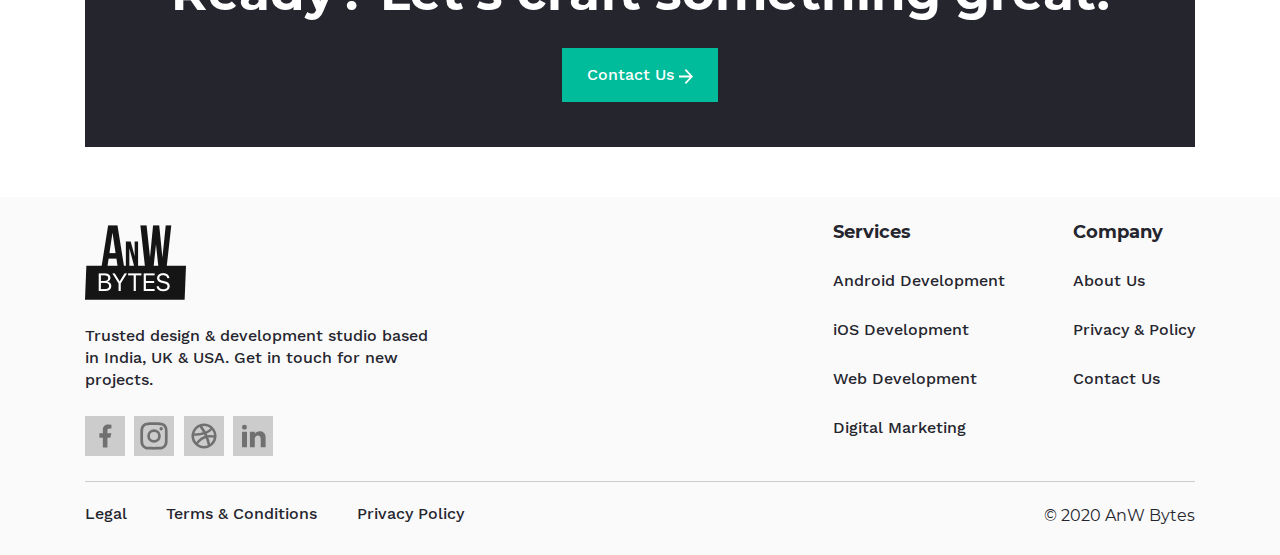
==== commit ee78c977: "Update index.html" ====
--- a/index.html
+++ b/index.html
@@ -83,7 +83,7 @@
         <div class="container">
             <div class="worldInner">
                 <h2 class="head1">We create world-class<br>web design, and branding.</h2>
-                <div class="row">
+                <div class="row worldrow">
                     <div class="col-sm-4">
                         <div class="createInner boxs">
                             <div class="createImg">
--- a/css/style.css
+++ b/css/style.css
@@ -128,11 +128,13 @@
 	height: 2px;
 	background: var(--colorWhite);
 	left: 0;
+	right: 0;
+	margin: auto;
 	bottom: -5px;
 }
 .headerRight ul.menuall li a:hover::before{
 	width: 100%;
-	transition: 00.35s ease-out;
+	transition: 0.45s ease-out;
 }
 .headerRight ul li a.active{
 	font-family: var(--bold);
@@ -151,6 +153,8 @@
     content: '';
     top: 0;
     left: 0;
+	right: 0;
+	margin: auto;
     width: 0;
     height: 100%;
     background: #fff3;
@@ -158,7 +162,7 @@
 }
 .contactt:hover::before{
     width: 100%;
-	transition: 0.35s ease-in-out;
+	transition: 0.45s ease-in-out;
 
 }
 .headerRight{
@@ -262,8 +266,11 @@
 	align-items: center;
 }
 .hero-section{
-	background: var(--colorBlack);
-	padding: 115px 0px 75px;
+    background: var(--colorBlack);
+    padding-top: 75px;
+    height: 100vh;
+    display: flex;
+    align-items: center;
 }
 .heroLeft h2{
 	text-transform: capitalize;
@@ -328,6 +335,8 @@
 	position: absolute;
 	content: '';
 	left: 0;
+	right: 0;
+	margin: auto;
 	bottom: -4px;
 	width:0;
 	height: 2px;
@@ -344,8 +353,8 @@
 	position: relative;
 }
 .peopleImg{
-    position: absolute;
-    height: 370px;
+	position: absolute;
+    height: 475px;
     width: 400px;
     right: 8%;
 }
@@ -483,4 +492,46 @@
 	font-size: 16px;
 	color: var(--colorBlack);
 }
-/* footer code :end */+/* footer code :end */
+.ulPara p{
+	font-size: 18px;
+    color: var(--colorBlack);
+    font-family: var(--regular);
+    line-height: 28px;
+	padding:25px 0px 15px;
+}
+.ulPara a{
+	font-size: 18px;
+    color: var(--colorBlack);
+    font-family: var(--wmedium);
+	color: var(--colorGreen);
+    line-height: 22px;
+	display: block;
+}
+.ulPara{
+	width: 50%;
+}
+.worldrow{
+	position: relative;
+}
+.worldrow::before{
+	content: '';
+    position: absolute;
+    background-image: url(https://mobulous.s3.ap-south-1.amazonaws.com/website/images/faq.png);
+    width: 400px;
+    height: 400px;
+    background-size: cover;
+    left: 0;
+    margin: auto;
+    right: 0;
+    animation: Scroll 10s linear 0s infinite running;
+    z-index: 9;
+    top: 0;
+    bottom: 0;
+	z-index: -1;
+}
+@keyframes Scroll {
+    from { transform: rotate(0deg); }
+    to { transform: rotate(360deg); }
+}  
+
